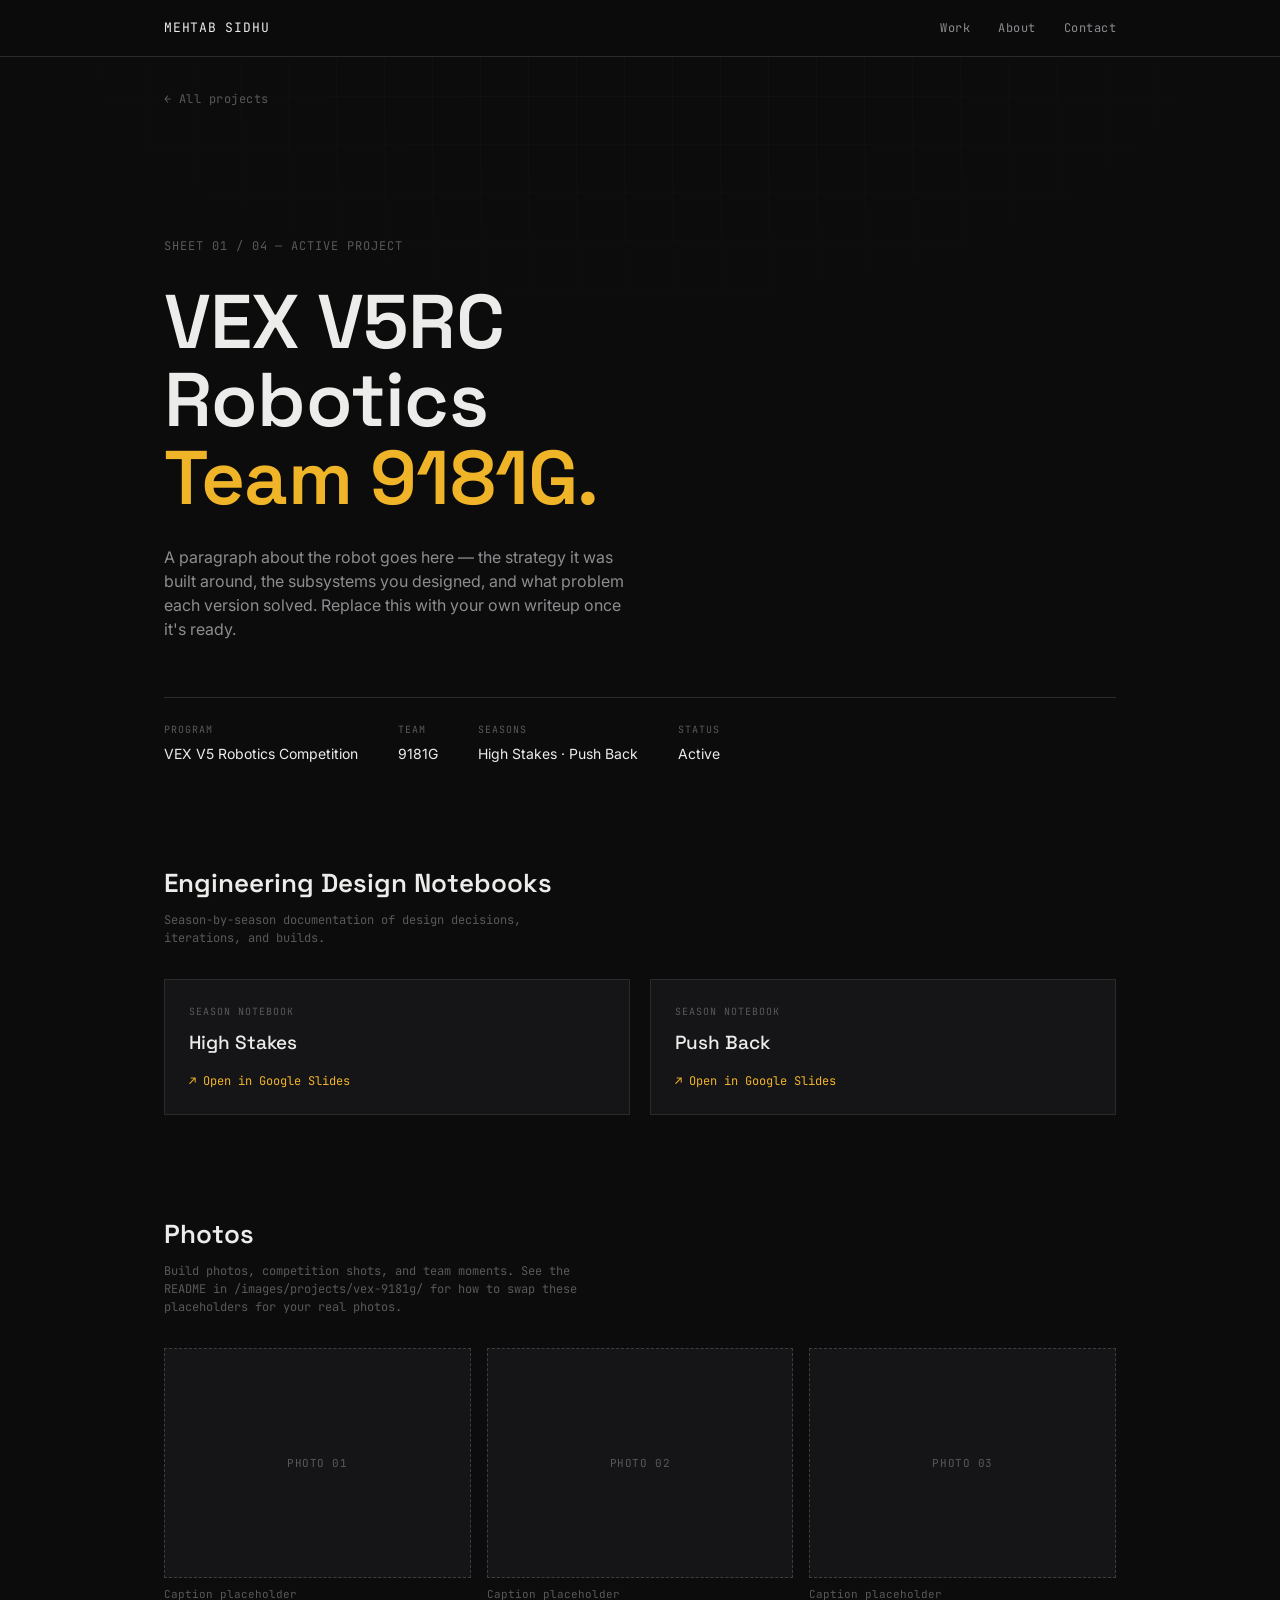
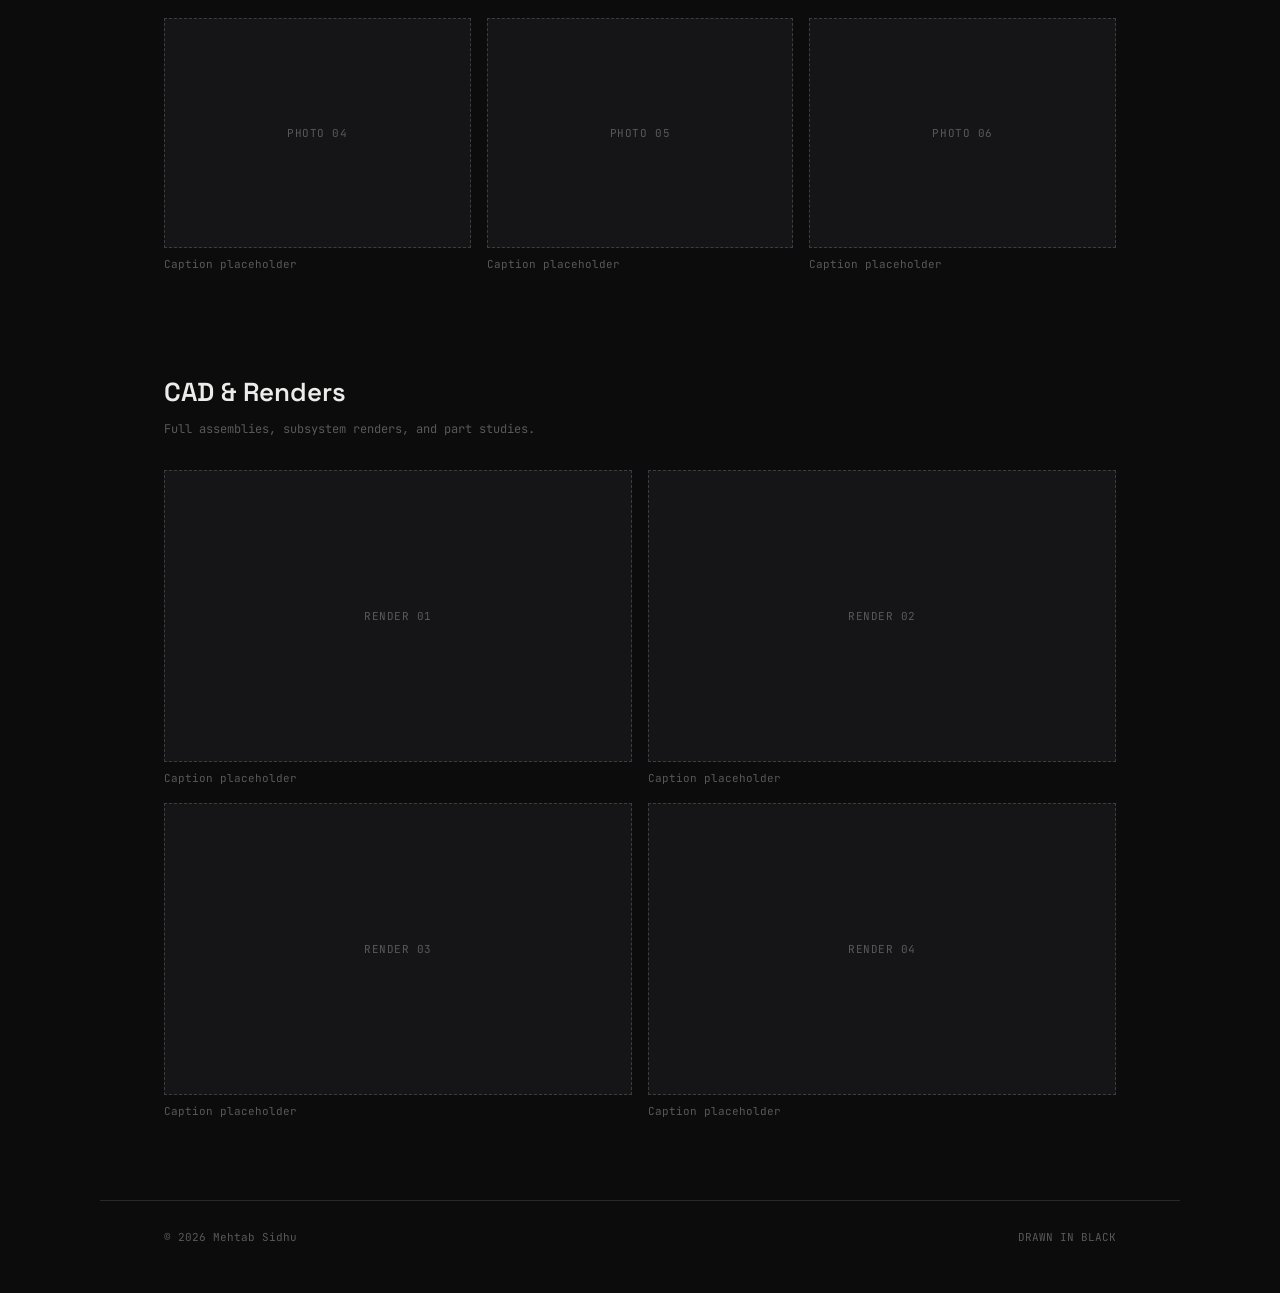
==== projects/vex-9181g.html @ 67f7d833 "Add portfolio site files" ====
<!DOCTYPE html>
<html lang="en">
<head>
<meta charset="UTF-8">
<meta name="viewport" content="width=device-width, initial-scale=1.0">
<title>VEX V5RC Robotics — Team 9181G — Mehtab Sidhu</title>
<meta name="description" content="VEX V5RC competition robotics — Team 9181G. Design notebooks, photos, and CAD.">
<link rel="preconnect" href="https://fonts.googleapis.com">
<link rel="preconnect" href="https://fonts.gstatic.com" crossorigin>
<link href="https://fonts.googleapis.com/css2?family=Space+Grotesk:wght@400;500;600;700&family=Inter:wght@400;500;600&family=JetBrains+Mono:wght@400;500&display=swap" rel="stylesheet">
<link rel="stylesheet" href="../style.css">
</head>
<body>

<div class="grid-overlay" aria-hidden="true"></div>

<header class="site-header">
  <div class="header-inner">
    <a href="../index.html#top" class="mark">MEHTAB&nbsp;SIDHU</a>
    <nav class="nav">
      <a href="../index.html#work">Work</a>
      <a href="../index.html#about">About</a>
      <a href="../index.html#contact">Contact</a>
    </nav>
  </div>
</header>

<main>

  <div class="breadcrumb">
    <a href="../index.html#work">&larr; All projects</a>
  </div>

  <section class="hero">
    <div class="hero-inner">
      <p class="hero-eyebrow">SHEET&nbsp;01&nbsp;/&nbsp;04 — ACTIVE PROJECT</p>
      <h1 class="hero-title">
        VEX V5RC<br>
        Robotics<br>
        <span class="accent">Team 9181G.</span>
      </h1>
      <p class="hero-sub">
        A paragraph about the robot goes here — the strategy it was built
        around, the subsystems you designed, and what problem each version
        solved. Replace this with your own writeup once it's ready.
      </p>
      <div class="hero-meta">
        <div class="meta-block">
          <span class="meta-label">PROGRAM</span>
          <span class="meta-value">VEX V5 Robotics Competition</span>
        </div>
        <div class="meta-block">
          <span class="meta-label">TEAM</span>
          <span class="meta-value">9181G</span>
        </div>
        <div class="meta-block">
          <span class="meta-label">SEASONS</span>
          <span class="meta-value">High Stakes &middot; Push Back</span>
        </div>
        <div class="meta-block">
          <span class="meta-label">STATUS</span>
          <span class="meta-value">Active</span>
        </div>
      </div>
    </div>
  </section>

  <section class="detail-section">
    <h2>Engineering Design Notebooks</h2>
    <p class="detail-section-note">Season-by-season documentation of design decisions, iterations, and builds.</p>
    <div class="notebook-grid">

      <a class="notebook-card" href="https://docs.google.com/presentation/d/125iKscfsRKT7tvcUUHzMwqP9IBiKOUFnk8sesayOlxI/edit?usp=sharing" target="_blank" rel="noopener">
        <span class="notebook-label">SEASON NOTEBOOK</span>
        <span class="notebook-title">High Stakes</span>
        <span class="notebook-arrow">&#8599; Open in Google Slides</span>
      </a>

      <a class="notebook-card" href="https://docs.google.com/presentation/d/1RpA3WrfJKu4vyTPJ67cOPBctnGMkak6QnNr_3mBKEh8/edit?usp=sharing" target="_blank" rel="noopener">
        <span class="notebook-label">SEASON NOTEBOOK</span>
        <span class="notebook-title">Push Back</span>
        <span class="notebook-arrow">&#8599; Open in Google Slides</span>
      </a>

    </div>
  </section>

  <section class="detail-section">
    <h2>Photos</h2>
    <p class="detail-section-note">Build photos, competition shots, and team moments. See the README in /images/projects/vex-9181g/ for how to swap these placeholders for your real photos.</p>
    <div class="gallery-grid">

      <figure class="gallery-item">
        <div class="ph-img">PHOTO&nbsp;01</div>
        <figcaption>Caption placeholder</figcaption>
      </figure>
      <figure class="gallery-item">
        <div class="ph-img">PHOTO&nbsp;02</div>
        <figcaption>Caption placeholder</figcaption>
      </figure>
      <figure class="gallery-item">
        <div class="ph-img">PHOTO&nbsp;03</div>
        <figcaption>Caption placeholder</figcaption>
      </figure>
      <figure class="gallery-item">
        <div class="ph-img">PHOTO&nbsp;04</div>
        <figcaption>Caption placeholder</figcaption>
      </figure>
      <figure class="gallery-item">
        <div class="ph-img">PHOTO&nbsp;05</div>
        <figcaption>Caption placeholder</figcaption>
      </figure>
      <figure class="gallery-item">
        <div class="ph-img">PHOTO&nbsp;06</div>
        <figcaption>Caption placeholder</figcaption>
      </figure>

    </div>
  </section>

  <section class="detail-section">
    <h2>CAD &amp; Renders</h2>
    <p class="detail-section-note">Full assemblies, subsystem renders, and part studies.</p>
    <div class="gallery-grid cad-grid">

      <figure class="gallery-item">
        <div class="ph-img">RENDER&nbsp;01</div>
        <figcaption>Caption placeholder</figcaption>
      </figure>
      <figure class="gallery-item">
        <div class="ph-img">RENDER&nbsp;02</div>
        <figcaption>Caption placeholder</figcaption>
      </figure>
      <figure class="gallery-item">
        <div class="ph-img">RENDER&nbsp;03</div>
        <figcaption>Caption placeholder</figcaption>
      </figure>
      <figure class="gallery-item">
        <div class="ph-img">RENDER&nbsp;04</div>
        <figcaption>Caption placeholder</figcaption>
      </figure>

    </div>
  </section>

</main>

<footer class="site-footer">
  <span>© <span id="year"></span> Mehtab Sidhu</span>
  <span>DRAWN&nbsp;IN&nbsp;BLACK</span>
</footer>

<script src="../script.js"></script>
</body>
</html>
---- style.css ----
:root{
  --bg: #0c0c0d;
  --surface: #151517;
  --surface-hover: #1b1b1e;
  --border: #2a2a2d;
  --border-strong: #3d3d40;
  --text: #ececea;
  --text-muted: #8d8d90;
  --text-dim: #59595c;
  --accent: #f0b429;
  --accent-dim: #7a621e;

  --font-display: 'Space Grotesk', sans-serif;
  --font-body: 'Inter', sans-serif;
  --font-mono: 'JetBrains Mono', monospace;

  --max-w: 1080px;
  --edge: clamp(20px, 5vw, 64px);
}

*{ box-sizing: border-box; }
html{ scroll-behavior: smooth; }

body{
  margin:0;
  background: var(--bg);
  color: var(--text);
  font-family: var(--font-body);
  line-height: 1.5;
  -webkit-font-smoothing: antialiased;
}

@media (prefers-reduced-motion: reduce){
  html{ scroll-behavior:auto; }
  *{ animation-duration: 0.001ms !important; transition-duration: 0.001ms !important; }
}

a{ color: inherit; }

/* faint blueprint grid, fixed behind everything */
.grid-overlay{
  position: fixed;
  inset: 0;
  z-index: 0;
  pointer-events: none;
  background-image:
    linear-gradient(to right, rgba(255,255,255,0.028) 1px, transparent 1px),
    linear-gradient(to bottom, rgba(255,255,255,0.028) 1px, transparent 1px);
  background-size: 48px 48px;
  mask-image: radial-gradient(ellipse 80% 60% at 50% 0%, black 0%, transparent 70%);
}

/* ---------- header ---------- */
.site-header{
  position: sticky;
  top: 0;
  z-index: 10;
  background: rgba(12,12,13,0.82);
  backdrop-filter: blur(8px);
  border-bottom: 1px solid var(--border);
}
.header-inner{
  max-width: var(--max-w);
  margin: 0 auto;
  padding: 18px var(--edge);
  display: flex;
  align-items: center;
  justify-content: space-between;
}
.mark{
  font-family: var(--font-mono);
  font-size: 13px;
  letter-spacing: 0.06em;
  text-decoration: none;
  color: var(--text);
}
.nav{ display:flex; gap: 28px; }
.nav a{
  font-family: var(--font-mono);
  font-size: 12px;
  letter-spacing: 0.04em;
  text-decoration:none;
  color: var(--text-muted);
  transition: color .15s ease;
}
.nav a:hover{ color: var(--accent); }
.nav a:focus-visible, .mark:focus-visible, .contact-link:focus-visible{
  outline: 1px solid var(--accent);
  outline-offset: 3px;
}

main{ position: relative; z-index: 1; }

/* ---------- hero ---------- */
.hero{
  max-width: var(--max-w);
  margin: 0 auto;
  padding: clamp(64px, 12vw, 128px) var(--edge) 80px;
}
.hero-eyebrow{
  font-family: var(--font-mono);
  font-size: 12px;
  color: var(--text-dim);
  letter-spacing: 0.08em;
  margin: 0 0 28px;
}
.hero-title{
  font-family: var(--font-display);
  font-weight: 600;
  font-size: clamp(40px, 7vw, 76px);
  line-height: 1.03;
  letter-spacing: -0.01em;
  margin: 0 0 28px;
}
.hero-title .accent{ color: var(--accent); }
.hero-sub{
  max-width: 46ch;
  color: var(--text-muted);
  font-size: 16px;
  margin: 0 0 56px;
}
.hero-meta{
  display: flex;
  flex-wrap: wrap;
  gap: 40px;
  border-top: 1px solid var(--border);
  padding-top: 24px;
}
.meta-block{ display:flex; flex-direction:column; gap:6px; }
.meta-label{
  font-family: var(--font-mono);
  font-size: 10px;
  letter-spacing: 0.1em;
  color: var(--text-dim);
}
.meta-value{ font-size: 14px; color: var(--text); }

/* ---------- section heads ---------- */
.section-head{
  max-width: var(--max-w);
  margin: 0 auto;
  padding: 0 var(--edge);
  display: flex;
  align-items: baseline;
  justify-content: space-between;
  gap: 24px;
  margin-bottom: 36px;
}
.section-head h2{
  font-family: var(--font-display);
  font-weight: 600;
  font-size: 28px;
  margin: 0;
}
.section-note{
  font-family: var(--font-mono);
  font-size: 12px;
  color: var(--text-dim);
  text-align: right;
  max-width: 32ch;
  margin: 0;
}

/* ---------- work / project grid ---------- */
.work{ padding: 40px 0 100px; }
.project-grid{
  max-width: var(--max-w);
  margin: 0 auto;
  padding: 0 var(--edge);
  display: grid;
  grid-template-columns: repeat(2, 1fr);
  gap: 20px;
}
@media (max-width: 720px){
  .project-grid{ grid-template-columns: 1fr; }
  .section-head{ flex-direction: column; align-items: flex-start; }
  .section-note{ text-align: left; }
}

.project-card{
  position: relative;
  background: var(--surface);
  border: 1px solid var(--border);
  padding: 28px;
  transition: background .2s ease, border-color .2s ease, transform .2s ease;
}
a.project-card{
  display: block;
  text-decoration: none;
  color: inherit;
}
.card-view{
  display: block;
  margin-top: 18px;
  font-family: var(--font-mono);
  font-size: 11px;
  letter-spacing: 0.05em;
  color: var(--text-dim);
  transition: color .15s ease;
}
a.project-card:hover .card-view{ color: var(--accent); }
.project-card:hover{
  background: var(--surface-hover);
  border-color: var(--border-strong);
  transform: translateY(-2px);
}

.card-corner{
  position: absolute;
  width: 10px;
  height: 10px;
  border-color: var(--text-dim);
  opacity: 0;
  transition: opacity .2s ease, border-color .2s ease;
}
.project-card:hover .card-corner{ opacity: 1; border-color: var(--accent); }
.card-corner.tl{ top:-1px; left:-1px; border-top:1px solid; border-left:1px solid; }
.card-corner.tr{ top:-1px; right:-1px; border-top:1px solid; border-right:1px solid; }
.card-corner.bl{ bottom:-1px; left:-1px; border-bottom:1px solid; border-left:1px solid; }
.card-corner.br{ bottom:-1px; right:-1px; border-bottom:1px solid; border-right:1px solid; }

.card-top{
  display:flex;
  justify-content: space-between;
  align-items:center;
  margin-bottom: 20px;
  font-family: var(--font-mono);
  font-size: 11px;
  letter-spacing: 0.06em;
}
.card-index{ color: var(--text-dim); }
.card-status{
  color: var(--accent-dim);
  border: 1px solid var(--accent-dim);
  padding: 3px 8px;
}
.project-card[data-status="active"] .card-status{
  color: var(--accent); border-color: var(--accent);
}

.card-title{
  font-family: var(--font-display);
  font-weight: 500;
  font-size: 19px;
  margin: 0 0 10px;
  color: var(--text-muted);
}
.card-desc{
  font-size: 14px;
  color: var(--text-dim);
  margin: 0 0 24px;
  max-width: 46ch;
}
.card-spec{
  display:flex;
  flex-wrap: wrap;
  gap: 16px;
  font-family: var(--font-mono);
  font-size: 10.5px;
  letter-spacing: 0.03em;
  color: var(--text-dim);
  border-top: 1px solid var(--border);
  padding-top: 14px;
}

/* ---------- about ---------- */
.about{
  max-width: var(--max-w);
  margin: 0 auto;
  padding: 20px var(--edge) 100px;
}
.about-text{
  max-width: 62ch;
  color: var(--text-muted);
  font-size: 16px;
}

/* ---------- contact ---------- */
.contact{
  max-width: var(--max-w);
  margin: 0 auto;
  padding: 20px var(--edge) 120px;
}
.contact-links{ display:flex; gap: 32px; flex-wrap: wrap; }
.contact-link{
  font-family: var(--font-mono);
  font-size: 14px;
  text-decoration: none;
  color: var(--text);
  border-bottom: 1px solid var(--border-strong);
  padding-bottom: 3px;
  transition: color .15s ease, border-color .15s ease;
}
.contact-link:hover{ color: var(--accent); border-color: var(--accent); }

/* ---------- project detail page ---------- */
.breadcrumb{
  max-width: var(--max-w);
  margin: 0 auto;
  padding: 28px var(--edge) 0;
}
.breadcrumb a{
  font-family: var(--font-mono);
  font-size: 12px;
  letter-spacing: 0.04em;
  text-decoration: none;
  color: var(--text-dim);
  transition: color .15s ease;
}
.breadcrumb a:hover{ color: var(--accent); }

.detail-section{
  max-width: var(--max-w);
  margin: 0 auto;
  padding: 20px var(--edge) 80px;
}
.detail-section h2{
  font-family: var(--font-display);
  font-weight: 600;
  font-size: 26px;
  margin: 0 0 8px;
}
.detail-section-note{
  font-family: var(--font-mono);
  font-size: 12px;
  color: var(--text-dim);
  margin: 0 0 32px;
  max-width: 60ch;
}
.overview-text{
  max-width: 68ch;
  color: var(--text-muted);
  font-size: 16px;
}

/* engineering notebook links */
.notebook-grid{
  display: grid;
  grid-template-columns: repeat(2, 1fr);
  gap: 20px;
}
@media (max-width: 640px){ .notebook-grid{ grid-template-columns: 1fr; } }

.notebook-card{
  display: flex;
  flex-direction: column;
  gap: 10px;
  background: var(--surface);
  border: 1px solid var(--border);
  padding: 24px;
  text-decoration: none;
  color: inherit;
  transition: border-color .2s ease, background .2s ease;
}
.notebook-card:hover{ border-color: var(--accent); background: var(--surface-hover); }
.notebook-label{
  font-family: var(--font-mono);
  font-size: 10px;
  letter-spacing: 0.1em;
  color: var(--text-dim);
}
.notebook-title{
  font-family: var(--font-display);
  font-weight: 500;
  font-size: 19px;
}
.notebook-arrow{
  font-family: var(--font-mono);
  font-size: 12px;
  color: var(--accent);
  margin-top: 4px;
}

/* photo / cad galleries */
.gallery-grid{
  display: grid;
  grid-template-columns: repeat(3, 1fr);
  gap: 16px;
}
.gallery-grid.cad-grid{ grid-template-columns: repeat(2, 1fr); }
@media (max-width: 780px){
  .gallery-grid{ grid-template-columns: repeat(2, 1fr); }
}
@media (max-width: 480px){
  .gallery-grid, .gallery-grid.cad-grid{ grid-template-columns: 1fr; }
}

.gallery-item{ margin: 0; }
.gallery-item img{
  width: 100%;
  height: 100%;
  object-fit: cover;
  display: block;
}
.ph-img{
  aspect-ratio: 4 / 3;
  border: 1px dashed var(--border-strong);
  background: var(--surface);
  display: flex;
  align-items: center;
  justify-content: center;
  font-family: var(--font-mono);
  font-size: 11px;
  letter-spacing: 0.05em;
  color: var(--text-dim);
  text-align: center;
  padding: 12px;
}
.cad-grid .ph-img{ aspect-ratio: 16 / 10; }
.gallery-item figcaption{
  margin-top: 8px;
  font-family: var(--font-mono);
  font-size: 11px;
  color: var(--text-dim);
}

/* ---------- footer ---------- */
.site-footer{
  position: relative;
  z-index: 1;
  max-width: var(--max-w);
  margin: 0 auto;
  padding: 28px var(--edge) 48px;
  display:flex;
  justify-content: space-between;
  font-family: var(--font-mono);
  font-size: 11px;
  color: var(--text-dim);
  border-top: 1px solid var(--border);
}
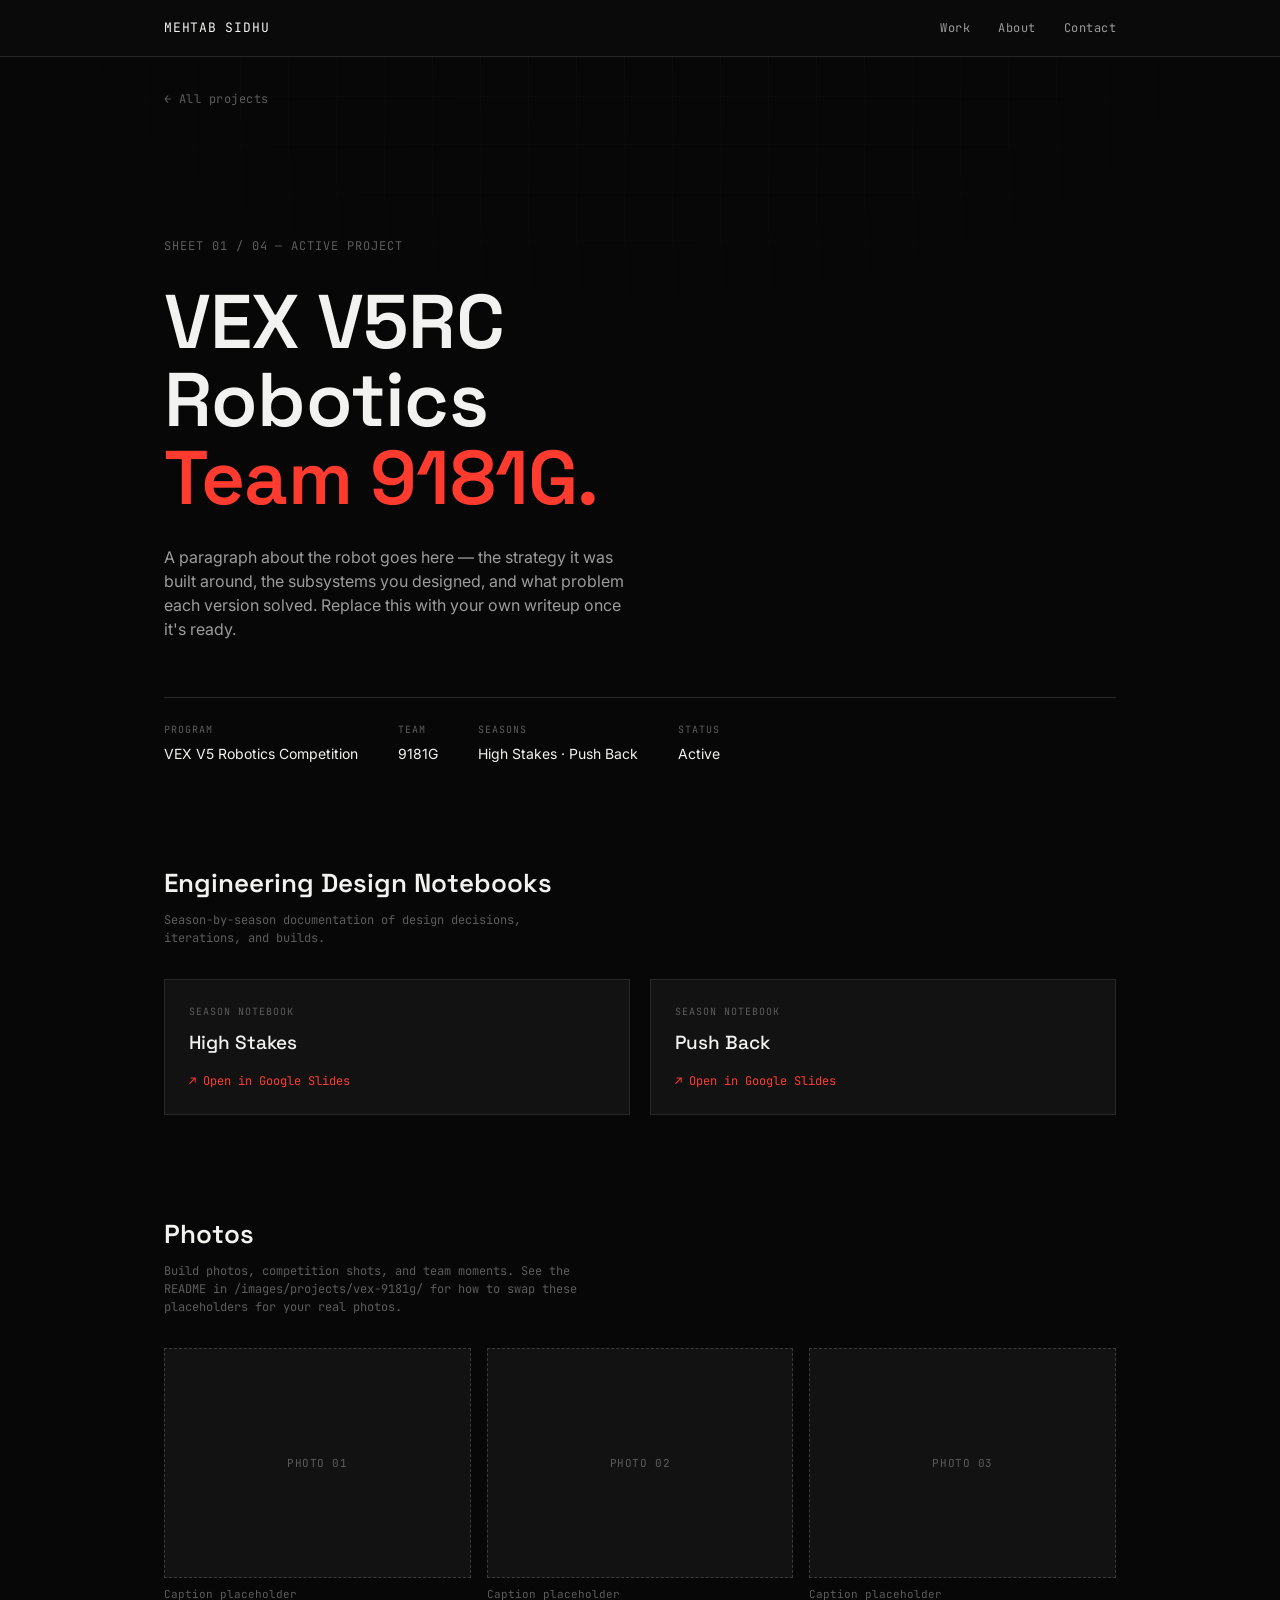
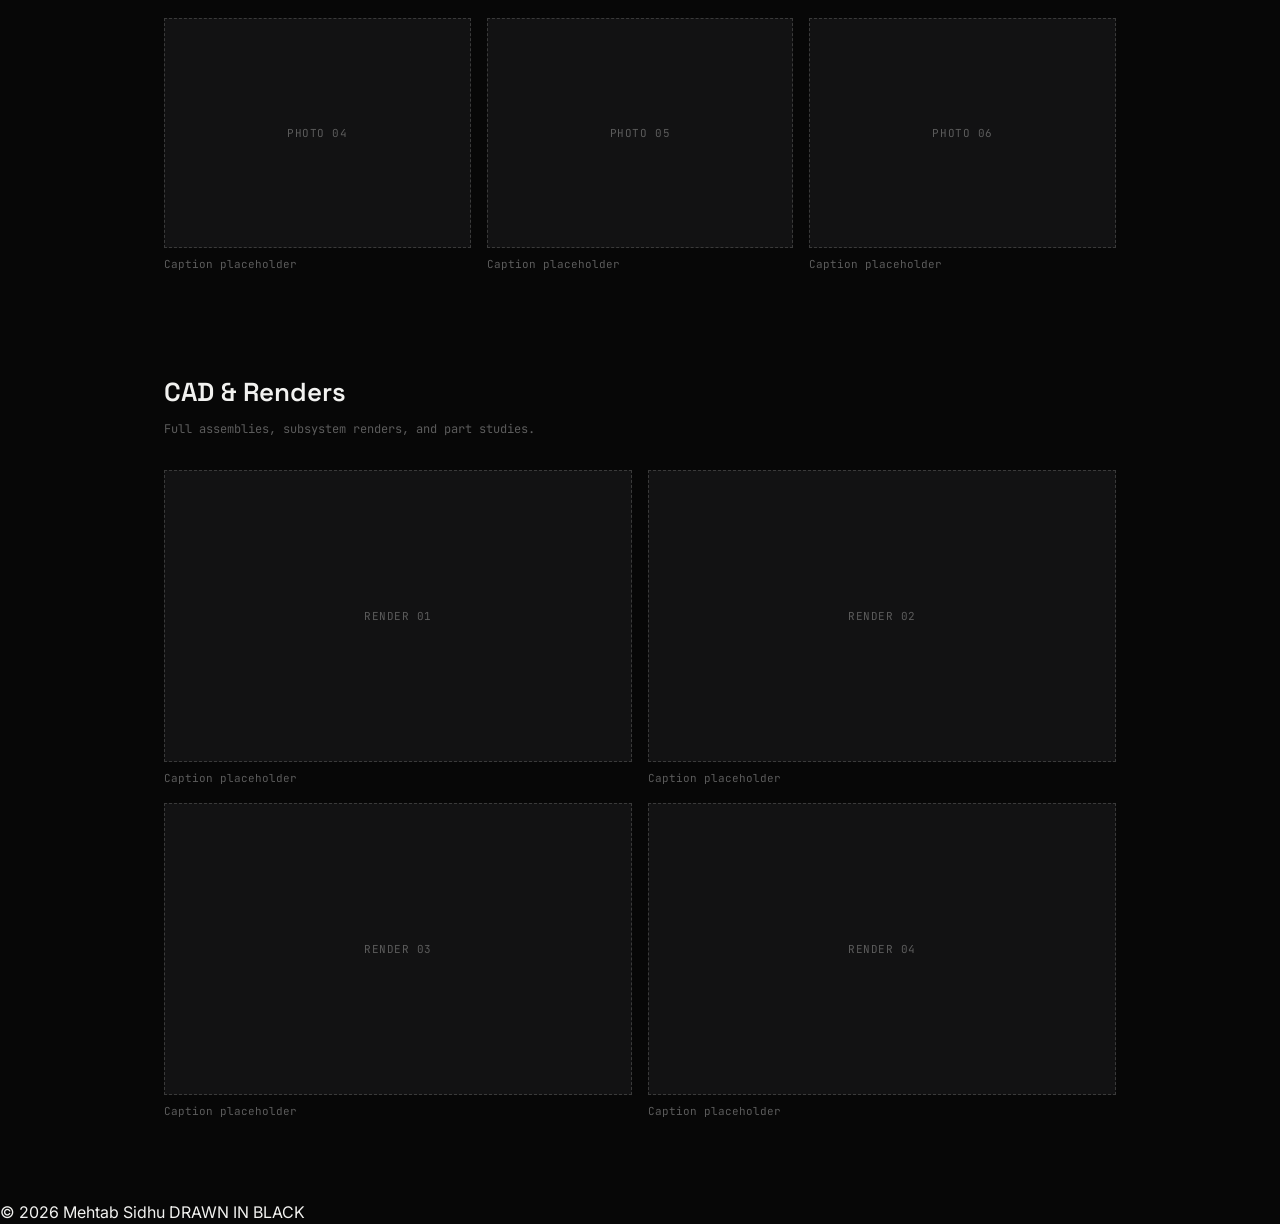
==== commit 24c72b4e: "Redesign black and white theme" ====
--- a/projects/vex-9181g.html
+++ b/projects/vex-9181g.html
@@ -152,4 +152,4 @@
 
 <script src="../script.js"></script>
 </body>
-</html>
+</html>
--- a/style.css
+++ b/style.css
@@ -1,14 +1,14 @@
 :root{
-  --bg: #0c0c0d;
-  --surface: #151517;
-  --surface-hover: #1b1b1e;
-  --border: #2a2a2d;
-  --border-strong: #3d3d40;
-  --text: #ececea;
-  --text-muted: #8d8d90;
-  --text-dim: #59595c;
-  --accent: #f0b429;
-  --accent-dim: #7a621e;
+  --bg: #070707;
+  --surface: #121213;
+  --surface-hover: #191919;
+  --border: #272727;
+  --border-strong: #3a3a3a;
+  --text: #f2f2f0;
+  --text-muted: #9c9c9c;
+  --text-dim: #5c5c5c;
+  --accent: #ff3b30;
+  --accent-dim: #5c2521;
 
   --font-display: 'Space Grotesk', sans-serif;
   --font-body: 'Inter', sans-serif;
@@ -89,10 +89,11 @@
   outline-offset: 3px;
 }
 
-main{ position: relative; z-index: 1; }
+main{ position: relative; z-index: 2; }
 
 /* ---------- hero ---------- */
 .hero{
+  position: relative;
   max-width: var(--max-w);
   margin: 0 auto;
   padding: clamp(64px, 12vw, 128px) var(--edge) 80px;
@@ -414,17 +415,105 @@
   color: var(--text-dim);
 }
 
-/* ---------- footer ---------- */
-.site-footer{
-  position: relative;
+/* ---------- custom cursor + ambient light ---------- */
+body.has-custom-cursor,
+body.has-custom-cursor a,
+body.has-custom-cursor button{
+  cursor: none;
+}
+
+.cursor-dot{
+  position: fixed;
+  top: 0; left: 0;
+  width: 8px;
+  height: 8px;
+  background: var(--accent);
+  border-radius: 50%;
+  pointer-events: none;
+  z-index: 9999;
+  opacity: 0;
+  transition: opacity .3s ease;
+  will-change: transform;
+}
+.cursor-ring{
+  position: fixed;
+  top: 0; left: 0;
+  width: 32px;
+  height: 32px;
+  border: 1px solid var(--accent);
+  border-radius: 50%;
+  pointer-events: none;
+  z-index: 9998;
+  opacity: 0;
+  transition: opacity .3s ease, width .25s ease, height .25s ease;
+  will-change: transform;
+}
+body.cursor-ready .cursor-dot,
+body.cursor-ready .cursor-ring{ opacity: .85; }
+body.cursor-hover .cursor-ring{
+  width: 52px;
+  height: 52px;
+  border-color: var(--accent);
+}
+body.cursor-hover .cursor-dot{ opacity: 0; }
+
+.cursor-glow{
+  position: fixed;
+  inset: 0;
   z-index: 1;
-  max-width: var(--max-w);
-  margin: 0 auto;
-  padding: 28px var(--edge) 48px;
-  display:flex;
-  justify-content: space-between;
-  font-family: var(--font-mono);
-  font-size: 11px;
-  color: var(--text-dim);
-  border-top: 1px solid var(--border);
-}
+  pointer-events: none;
+  opacity: 0;
+  transition: opacity .4s ease;
+  background: radial-gradient(
+    circle at var(--mx, 50%) var(--my, 50%),
+    rgba(255, 59, 48, 0.16),
+    rgba(255, 255, 255, 0.05) 32%,
+    transparent 58%
+  );
+  mix-blend-mode: screen;
+}
+body.cursor-ready .cursor-glow{ opacity: 1; }
+
+/* ---------- intro sequence ---------- */
+body.intro-active{ overflow: hidden; }
+
+.intro-loader{
+  position: fixed;
+  inset: 0;
+  z-index: 10000;
+  background: var(--bg);
+  display: flex;
+  flex-direction: column;
+  align-items: center;
+  justify-content: center;
+  gap: 22px;
+  opacity: 1;
+  transition: opacity .5s ease;
+}
+.intro-loader.is-hiding{ opacity: 0; pointer-events: none; }
+
+.intro-mark{
+  font-family: var(--font-mono);
+  font-size: 13px;
+  letter-spacing: 0.35em;
+  color: var(--text-dim);
+  animation: intro-pulse 1.6s ease-in-out infinite;
+}
+.intro-line{
+  width: 1px;
+  height: 44px;
+  background: var(--accent);
+  transform: scaleY(0);
+  transform-origin: top;
+  animation: intro-grow 1.3s ease forwards;
+}
+@keyframes intro-grow{ to{ transform: scaleY(1); } }
+@keyframes intro-pulse{ 0%, 100%{ opacity: .35; } 50%{ opacity: 1; } }
+
+.intro-skip{
+  position: absolute;
+  bottom: 28px;
+  right: 28px;
+  background: none;
+  border: 1px solid var(--border-strong);
+  color:
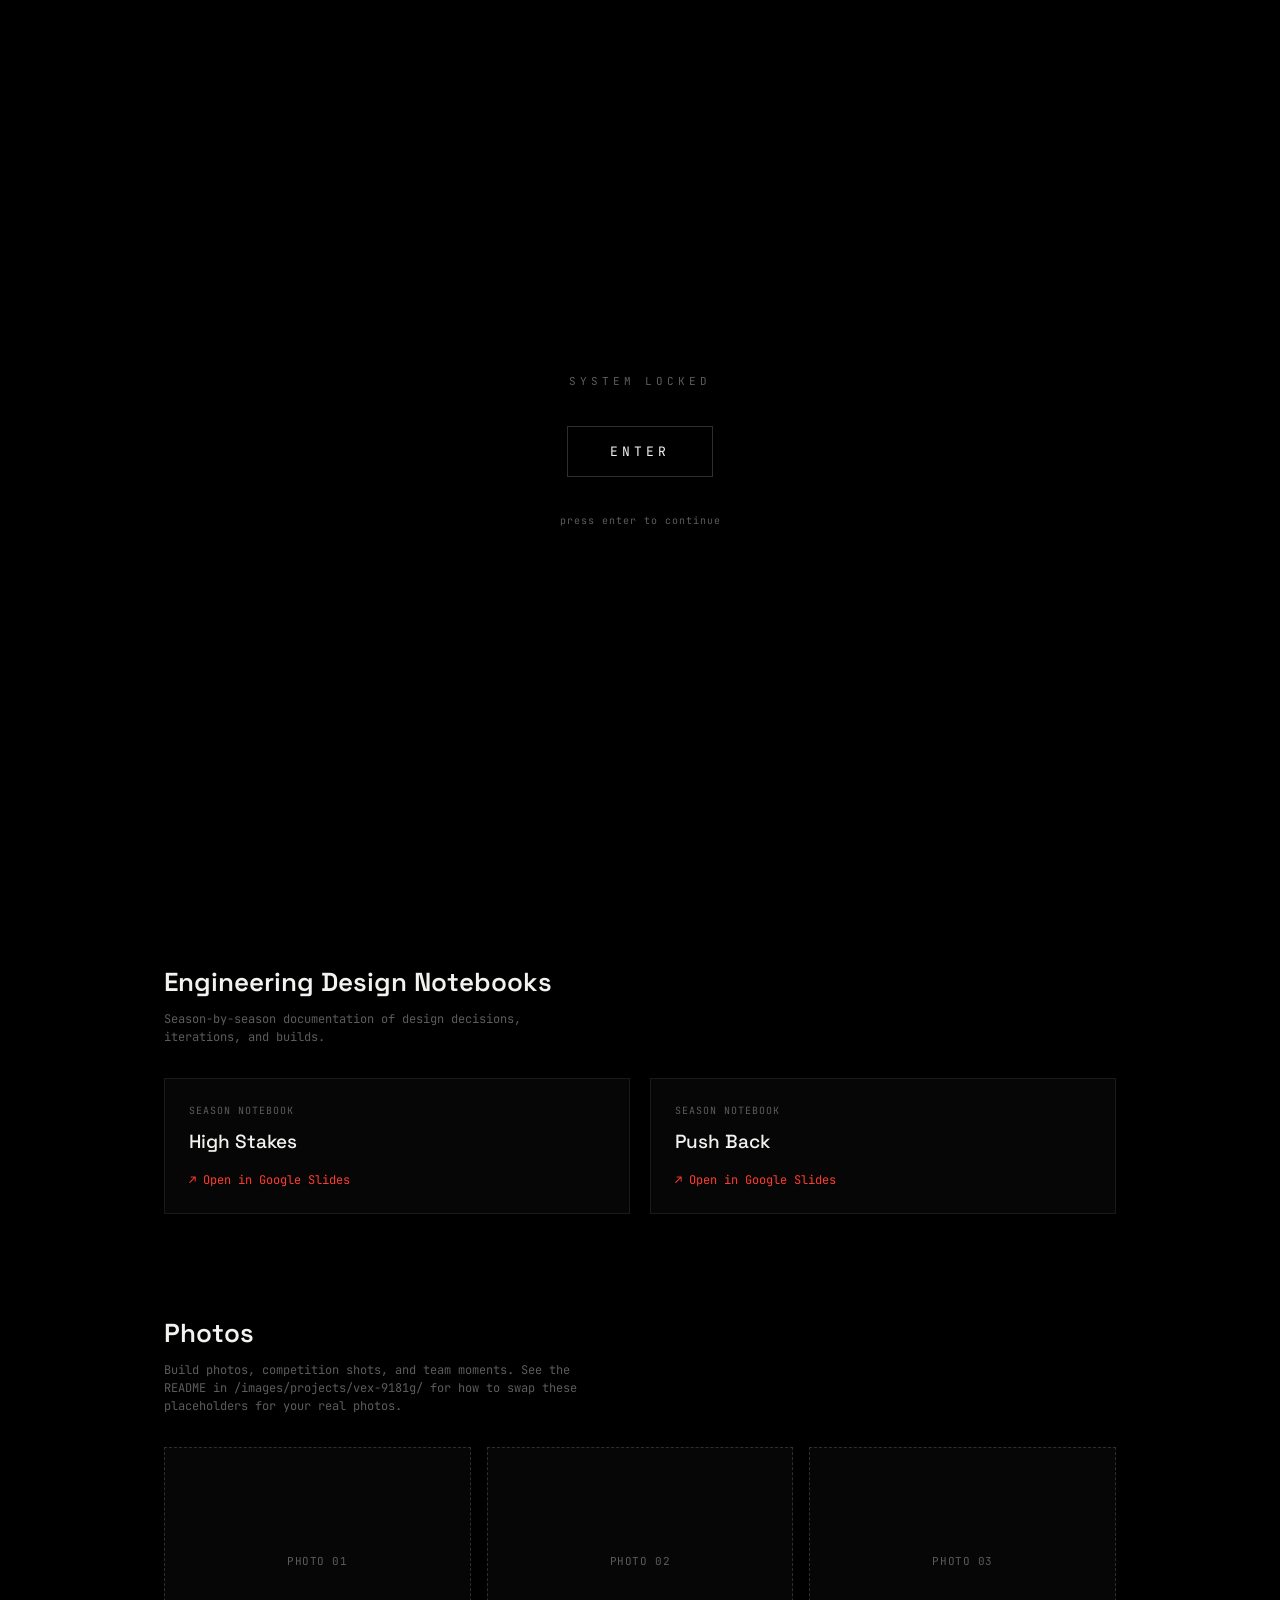
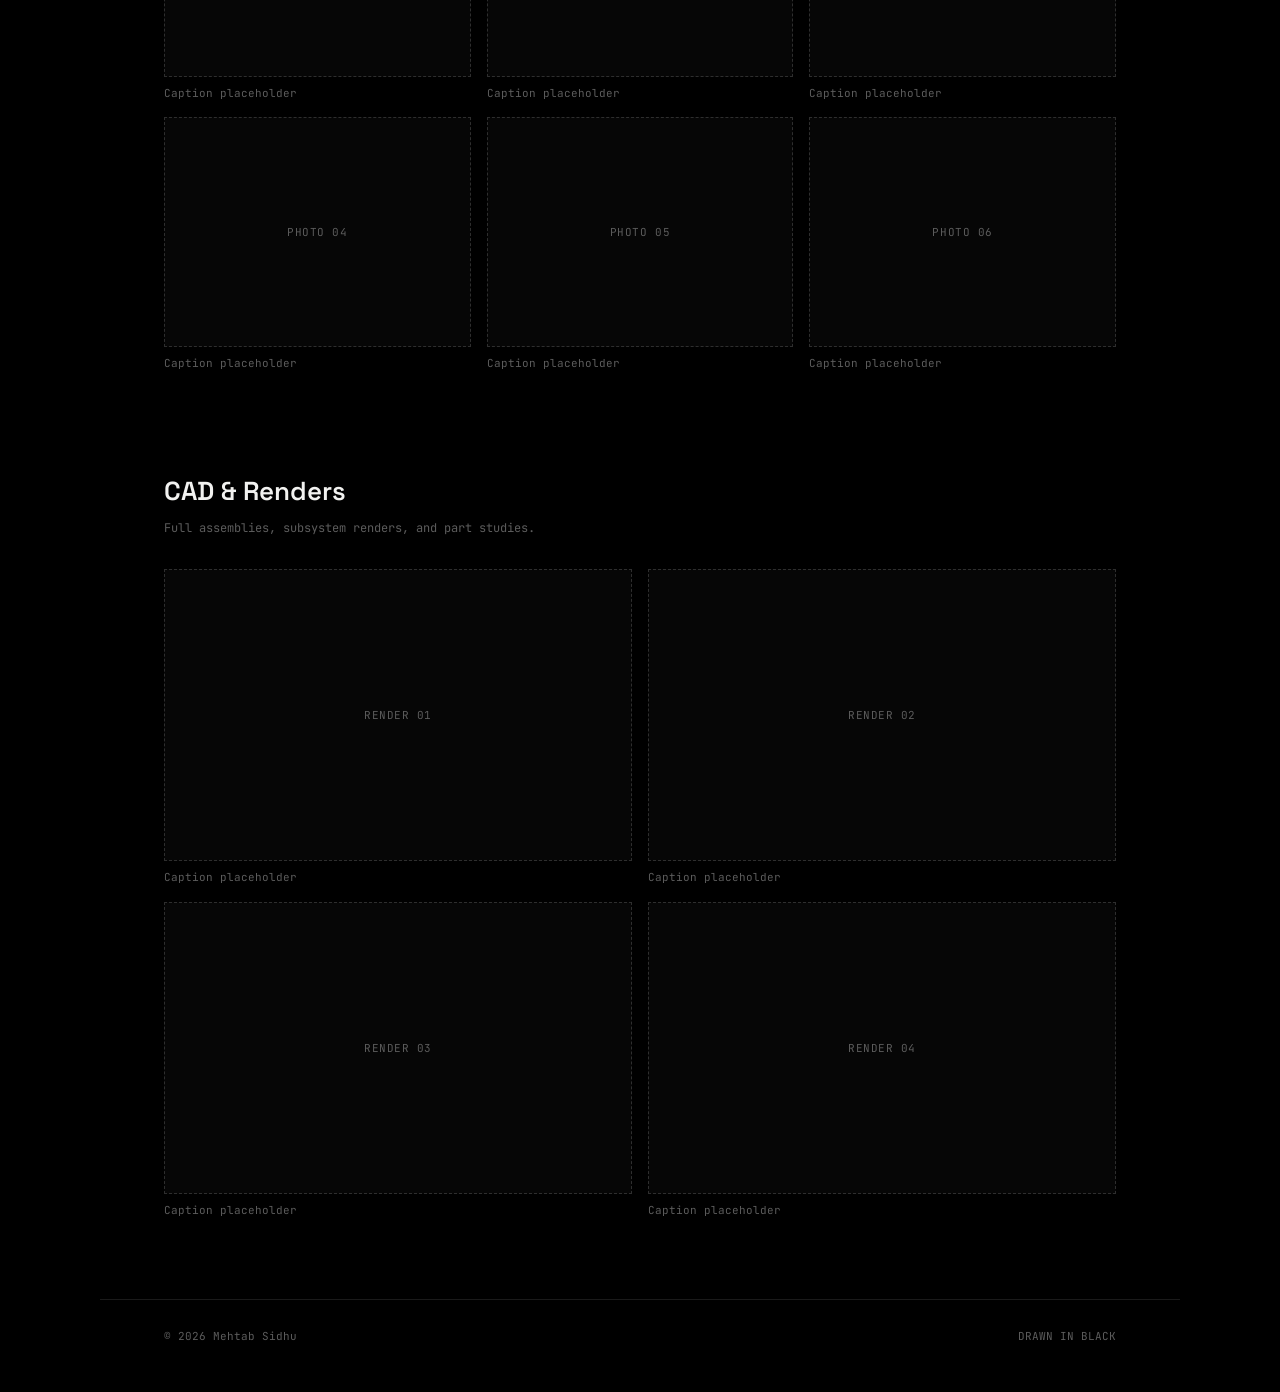
==== commit 45c09645: "Redesign black and white theme" ====
--- a/projects/vex-9181g.html
+++ b/projects/vex-9181g.html
@@ -20,6 +20,7 @@
     <nav class="nav">
       <a href="../index.html#work">Work</a>
       <a href="../index.html#about">About</a>
+      <a href="../resume.pdf" target="_blank" rel="noopener">Resume</a>
       <a href="../index.html#contact">Contact</a>
     </nav>
   </div>
@@ -33,16 +34,19 @@
 
   <section class="hero">
     <div class="hero-inner">
-      <p class="hero-eyebrow">SHEET&nbsp;01&nbsp;/&nbsp;04 — ACTIVE PROJECT</p>
+      <p class="hero-eyebrow">SHEET&nbsp;01&nbsp;/&nbsp;04 — COMPLETED PROJECT</p>
       <h1 class="hero-title">
         VEX V5RC<br>
         Robotics<br>
         <span class="accent">Team 9181G.</span>
       </h1>
       <p class="hero-sub">
-        A paragraph about the robot goes here — the strategy it was built
-        around, the subsystems you designed, and what problem each version
-        solved. Replace this with your own writeup once it's ready.
+        9181G was a four-person robotics team that competed for three
+        seasons, qualifying for the World Championship each year. Along
+        the way, we earned the World Design Award and numerous other
+        awards, reflecting our commitment to innovative engineering,
+        consistent performance, and continuous improvement while
+        competing at the highest level.
       </p>
       <div class="hero-meta">
         <div class="meta-block">
@@ -55,12 +59,23 @@
         </div>
         <div class="meta-block">
           <span class="meta-label">SEASONS</span>
-          <span class="meta-value">High Stakes &middot; Push Back</span>
+          <span class="meta-value">Over Under &middot; High Stakes &middot; Push Back</span>
         </div>
         <div class="meta-block">
           <span class="meta-label">STATUS</span>
-          <span class="meta-value">Active</span>
+          <span class="meta-value">Retired</span>
         </div>
+      </div>
+
+      <div class="social-links">
+        <a class="social-link" href="https://www.youtube.com/@9181Ghost" target="_blank" rel="noopener">
+          <svg viewBox="0 0 24 24" fill="none" stroke="currentColor" stroke-width="2" stroke-linecap="round" stroke-linejoin="round" aria-hidden="true"><rect x="2" y="5" width="20" height="14" rx="4"/><polygon points="10 9 16 12 10 15 10 9" fill="currentColor" stroke="none"/></svg>
+          YouTube
+        </a>
+        <a class="social-link" href="https://www.instagram.com/9181ghost/" target="_blank" rel="noopener">
+          <svg viewBox="0 0 24 24" fill="none" stroke="currentColor" stroke-width="2" stroke-linecap="round" stroke-linejoin="round" aria-hidden="true"><rect x="3" y="3" width="18" height="18" rx="5"/><circle cx="12" cy="12" r="4"/><circle cx="17.5" cy="6.5" r="0.6" fill="currentColor" stroke="none"/></svg>
+          Instagram
+        </a>
       </div>
     </div>
   </section>
--- a/style.css
+++ b/style.css
@@ -1,14 +1,15 @@
 :root{
-  --bg: #070707;
-  --surface: #121213;
-  --surface-hover: #191919;
-  --border: #272727;
-  --border-strong: #3a3a3a;
+  --bg: #000000;
+  --surface: #060606;
+  --surface-hover: #0f0f0f;
+  --border: #1a1a1a;
+  --border-strong: #2e2e2e;
   --text: #f2f2f0;
   --text-muted: #9c9c9c;
   --text-dim: #5c5c5c;
   --accent: #ff3b30;
   --accent-dim: #5c2521;
+  --accent-2: #3bd1ff;
 
   --font-display: 'Space Grotesk', sans-serif;
   --font-body: 'Inter', sans-serif;
@@ -231,12 +232,20 @@
 }
 .card-index{ color: var(--text-dim); }
 .card-status{
+  display: inline-flex;
+  align-items: center;
+  gap: 5px;
   color: var(--accent-dim);
   border: 1px solid var(--accent-dim);
   padding: 3px 8px;
 }
-.project-card[data-status="active"] .card-status{
+.project-card[data-status="completed"] .card-status{
   color: var(--accent); border-color: var(--accent);
+}
+.lock-icon{
+  width: 10px;
+  height: 10px;
+  flex-shrink: 0;
 }
 
 .card-title{
@@ -293,6 +302,28 @@
   transition: color .15s ease, border-color .15s ease;
 }
 .contact-link:hover{ color: var(--accent); border-color: var(--accent); }
+.contact-link.is-copied{ color: var(--accent); border-color: var(--accent); }
+
+/* ---------- social links (project pages) ---------- */
+.social-links{
+  display: flex;
+  gap: 28px;
+  margin-top: 32px;
+  flex-wrap: wrap;
+}
+.social-link{
+  display: inline-flex;
+  align-items: center;
+  gap: 8px;
+  font-family: var(--font-mono);
+  font-size: 12.5px;
+  letter-spacing: 0.04em;
+  text-decoration: none;
+  color: var(--text-muted);
+  transition: color .15s ease;
+}
+.social-link svg{ width: 18px; height: 18px; }
+.social-link:hover{ color: var(--accent); }
 
 /* ---------- project detail page ---------- */
 .breadcrumb{
@@ -438,8 +469,8 @@
 .cursor-ring{
   position: fixed;
   top: 0; left: 0;
-  width: 32px;
-  height: 32px;
+  width: 13px;
+  height: 13px;
   border: 1px solid var(--accent);
   border-radius: 50%;
   pointer-events: none;
@@ -451,8 +482,8 @@
 body.cursor-ready .cursor-dot,
 body.cursor-ready .cursor-ring{ opacity: .85; }
 body.cursor-hover .cursor-ring{
-  width: 52px;
-  height: 52px;
+  width: 22px;
+  height: 22px;
   border-color: var(--accent);
 }
 body.cursor-hover .cursor-dot{ opacity: 0; }
@@ -466,18 +497,18 @@
   transition: opacity .4s ease;
   background: radial-gradient(
     circle at var(--mx, 50%) var(--my, 50%),
-    rgba(255, 59, 48, 0.16),
-    rgba(255, 255, 255, 0.05) 32%,
-    transparent 58%
+    rgba(255, 59, 48, 0.14),
+    rgba(255, 255, 255, 0.03) 12%,
+    transparent 22%
   );
   mix-blend-mode: screen;
 }
 body.cursor-ready .cursor-glow{ opacity: 1; }
 
-/* ---------- intro sequence ---------- */
-body.intro-active{ overflow: hidden; }
-
-.intro-loader{
+/* ---------- entry gate ---------- */
+body.gate-active{ overflow: hidden; }
+
+.gate{
   position: fixed;
   inset: 0;
   z-index: 10000;
@@ -486,34 +517,142 @@
   flex-direction: column;
   align-items: center;
   justify-content: center;
-  gap: 22px;
+  gap: 26px;
   opacity: 1;
-  transition: opacity .5s ease;
-}
-.intro-loader.is-hiding{ opacity: 0; pointer-events: none; }
-
-.intro-mark{
-  font-family: var(--font-mono);
-  font-size: 13px;
+  transition: opacity .4s ease;
+  overflow: hidden;
+}
+.gate.is-hiding{ opacity: 0; pointer-events: none; }
+
+.gate-noise{
+  position: absolute;
+  inset: 0;
+  pointer-events: none;
+  opacity: 0.05;
+  background-image: repeating-linear-gradient(
+    0deg,
+    rgba(255,255,255,0.9) 0px,
+    transparent 1px,
+    transparent 3px
+  );
+  mix-blend-mode: overlay;
+}
+
+.gate-label{
+  font-family: var(--font-mono);
+  font-size: 11px;
   letter-spacing: 0.35em;
   color: var(--text-dim);
-  animation: intro-pulse 1.6s ease-in-out infinite;
-}
-.intro-line{
-  width: 1px;
-  height: 44px;
-  background: var(--accent);
-  transform: scaleY(0);
-  transform-origin: top;
-  animation: intro-grow 1.3s ease forwards;
-}
-@keyframes intro-grow{ to{ transform: scaleY(1); } }
-@keyframes intro-pulse{ 0%, 100%{ opacity: .35; } 50%{ opacity: 1; } }
-
-.intro-skip{
-  position: absolute;
-  bottom: 28px;
-  right: 28px;
+}
+
+.gate-button{
+  position: relative;
   background: none;
   border: 1px solid var(--border-strong);
-  color:+  color: var(--text);
+  font-family: var(--font-mono);
+  font-size: 13px;
+  letter-spacing: 0.3em;
+  padding: 16px 42px;
+  cursor: pointer;
+  transition: border-color .2s ease, color .2s ease;
+}
+.gate-button:hover{ border-color: var(--accent); }
+.gate-button::before,
+.gate-button::after{
+  content: attr(data-text);
+  position: absolute;
+  inset: 0;
+  display: flex;
+  align-items: center;
+  justify-content: center;
+  letter-spacing: 0.3em;
+  background: var(--bg);
+  pointer-events: none;
+}
+.gate-button::before{
+  color: var(--accent);
+  clip-path: inset(0 0 100% 0);
+  mix-blend-mode: screen;
+  animation: gate-glitch-a 3s infinite steps(1);
+}
+.gate-button::after{
+  color: var(--accent-2);
+  clip-path: inset(0 0 100% 0);
+  mix-blend-mode: screen;
+  animation: gate-glitch-b 3.6s infinite steps(1);
+}
+@keyframes gate-glitch-a{
+  0%, 91%{ clip-path: inset(0 0 100% 0); transform: translate(0,0); }
+  92%{ clip-path: inset(20% 0 60% 0); transform: translate(-2px,0); }
+  95%{ clip-path: inset(60% 0 5% 0); transform: translate(2px,0); }
+  100%{ clip-path: inset(0 0 100% 0); transform: translate(0,0); }
+}
+@keyframes gate-glitch-b{
+  0%, 89%{ clip-path: inset(0 0 100% 0); transform: translate(0,0); }
+  90%{ clip-path: inset(55% 0 10% 0); transform: translate(2px,0); }
+  94%{ clip-path: inset(10% 0 70% 0); transform: translate(-2px,0); }
+  100%{ clip-path: inset(0 0 100% 0); transform: translate(0,0); }
+}
+
+.gate-hint{
+  font-family: var(--font-mono);
+  font-size: 10px;
+  letter-spacing: 0.1em;
+  color: var(--text-dim);
+}
+
+@media (prefers-reduced-motion: reduce){
+  .gate-button::before, .gate-button::after{ animation: none; }
+}
+
+/* ---------- scroll reveal ---------- */
+.reveal-item{
+  opacity: 0;
+  transform: translateY(14px);
+}
+.reveal-item.is-visible{
+  opacity: 1;
+  transform: translateY(0);
+  transition: opacity .6s ease, transform .6s ease;
+}
+@media (prefers-reduced-motion: reduce){
+  .reveal-item{ opacity: 1; transform: none; }
+}
+
+/* ---------- twinkling stars ---------- */
+.stars-bg{
+  position: fixed;
+  inset: 0;
+  z-index: 0;
+  pointer-events: none;
+  overflow: hidden;
+}
+.twinkle-star{
+  position: absolute;
+  color: rgba(255,255,255,0.85);
+  opacity: 0;
+  animation-name: star-twinkle;
+  animation-iteration-count: infinite;
+  animation-timing-function: ease-in-out;
+}
+@keyframes star-twinkle{
+  0%, 100%{ opacity: 0; transform: scale(0.5); }
+  50%{ opacity: 1; transform: scale(1); }
+}
+@media (prefers-reduced-motion: reduce){
+  .stars-bg{ display: none; }
+}
+.site-footer{
+  position: relative;
+  z-index: 2;
+  max-width: var(--max-w);
+  margin: 0 auto;
+  padding: 28px var(--edge) 48px;
+  display:flex;
+  justify-content: space-between;
+  font-family: var(--font-mono);
+  font-size: 11px;
+  color: var(--text-dim);
+  border-top: 1px solid var(--border);
+}
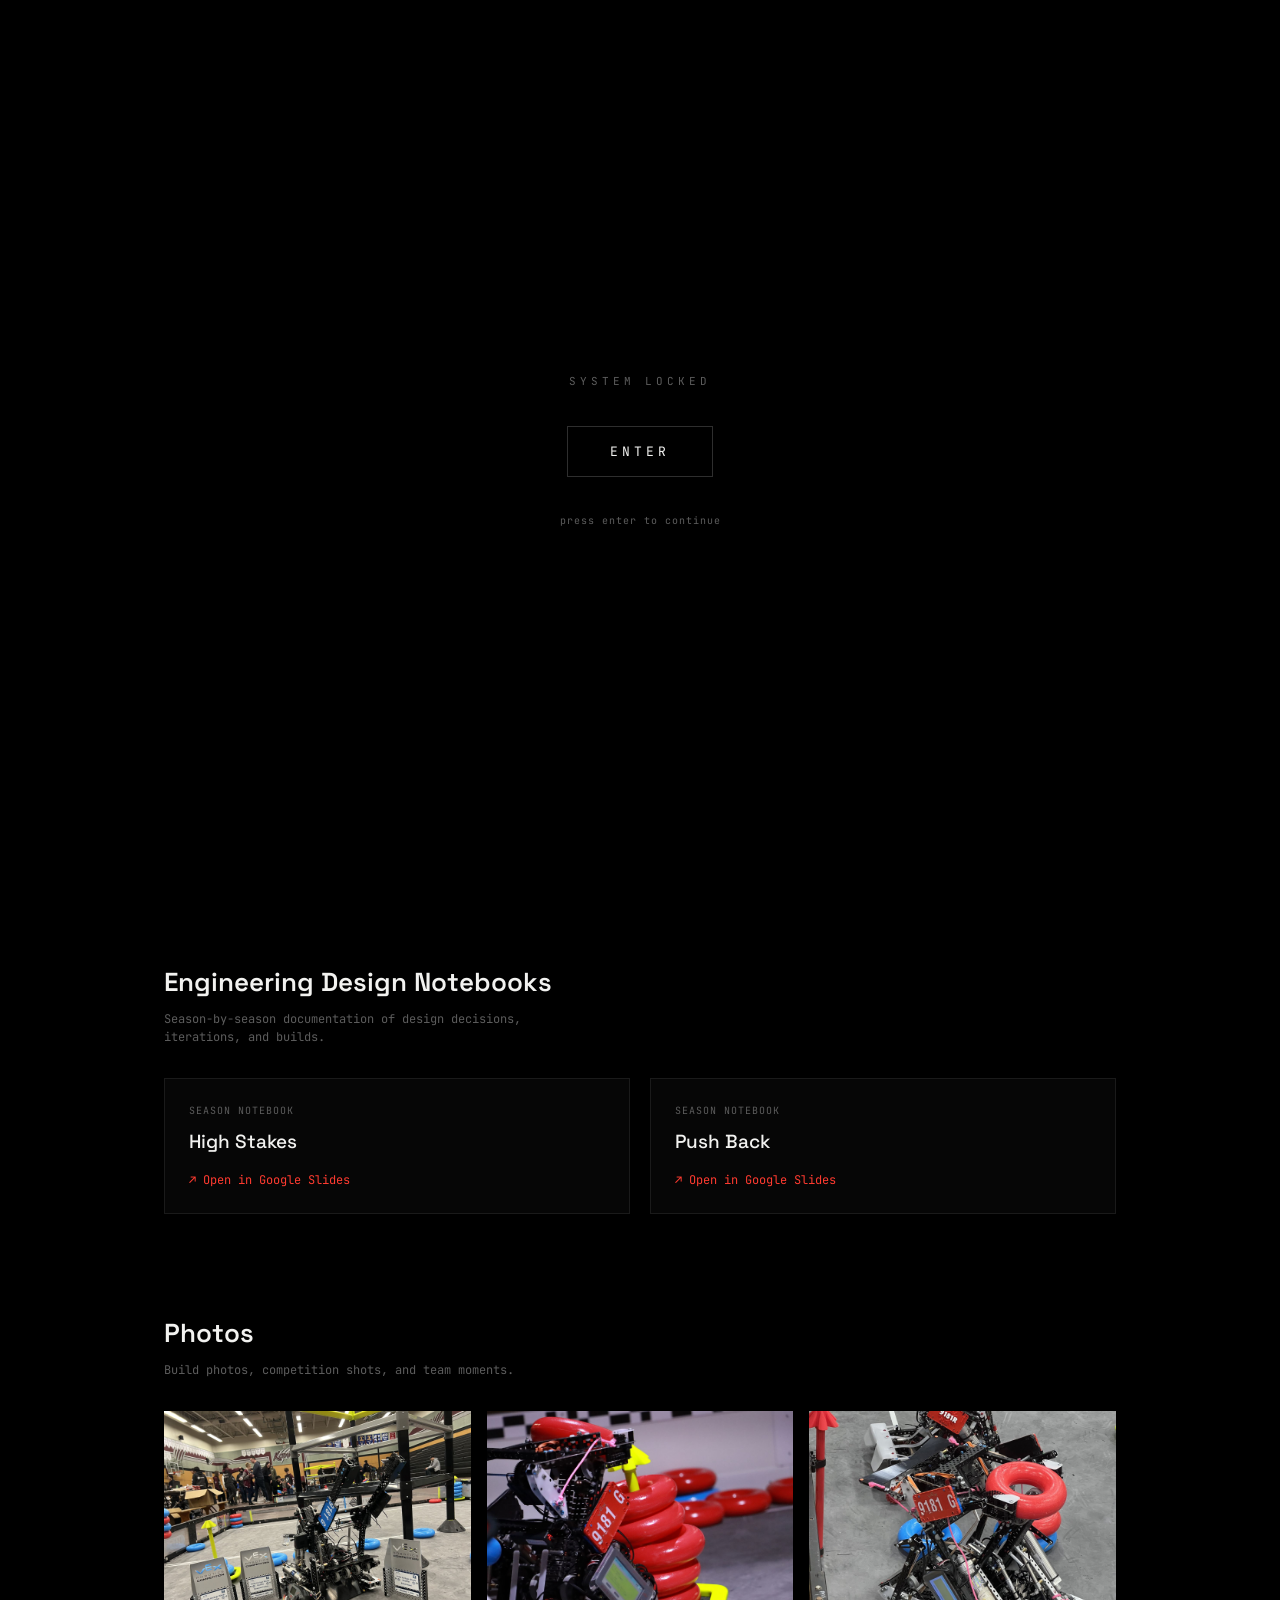
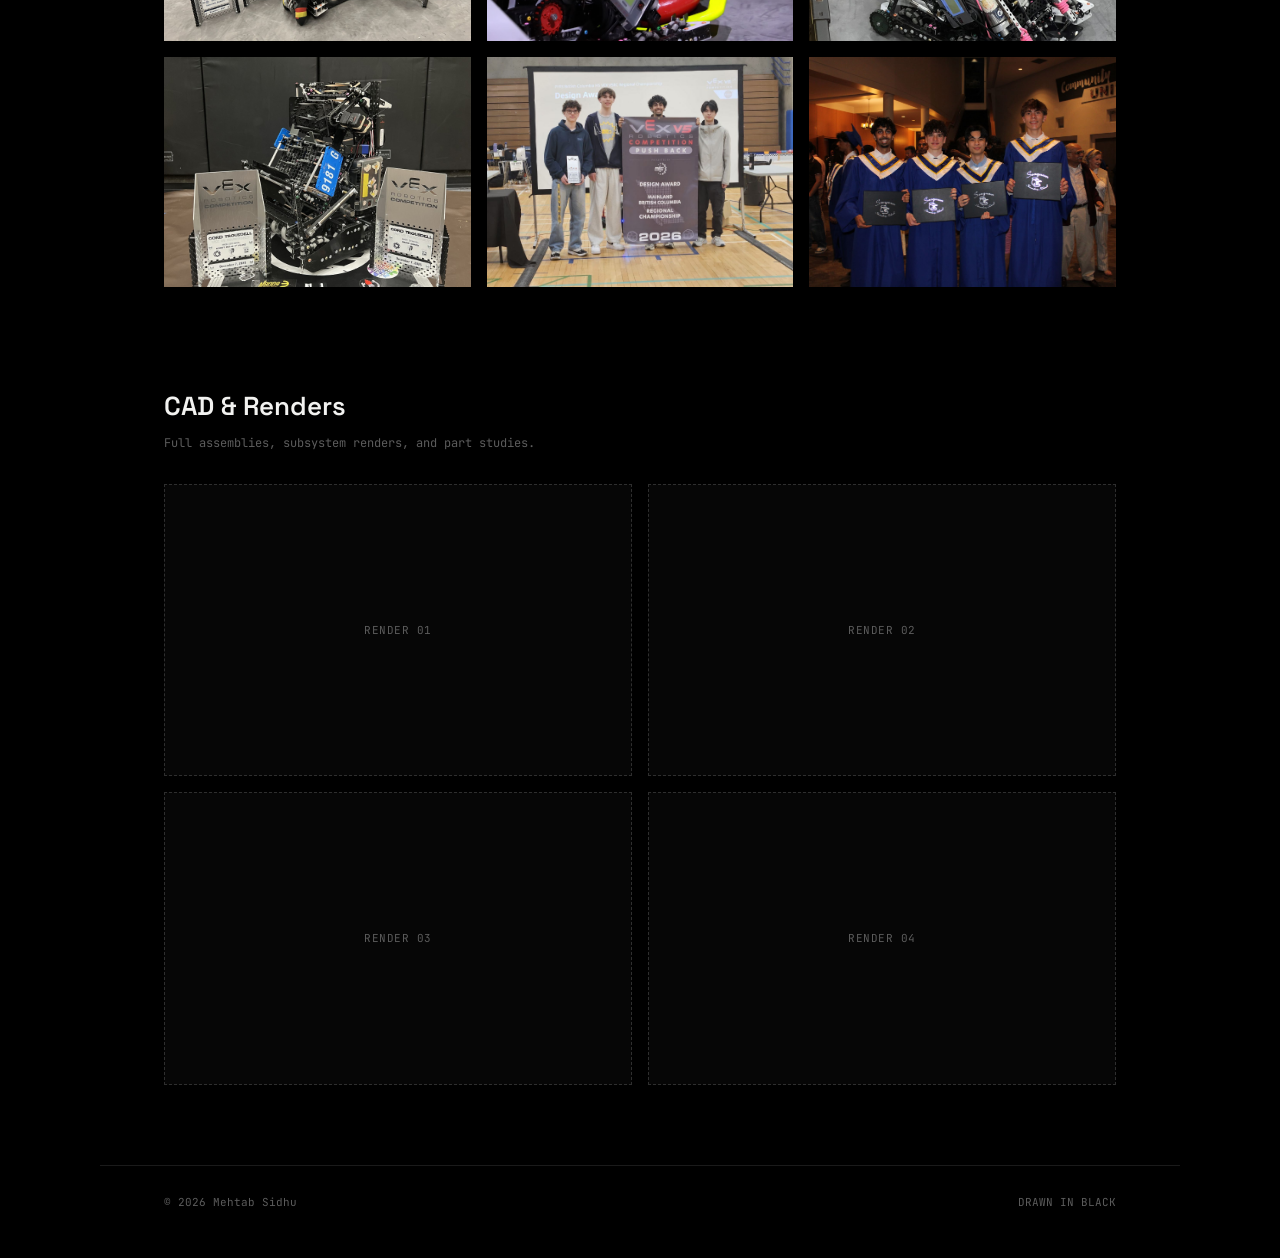
==== commit b3f2598e: "Add VEX photos, fix mobile nav" ====
--- a/projects/vex-9181g.html
+++ b/projects/vex-9181g.html
@@ -102,32 +102,26 @@
 
   <section class="detail-section">
     <h2>Photos</h2>
-    <p class="detail-section-note">Build photos, competition shots, and team moments. See the README in /images/projects/vex-9181g/ for how to swap these placeholders for your real photos.</p>
+    <p class="detail-section-note">Build photos, competition shots, and team moments.</p>
     <div class="gallery-grid">
 
       <figure class="gallery-item">
-        <div class="ph-img">PHOTO&nbsp;01</div>
-        <figcaption>Caption placeholder</figcaption>
+        <img src="../images/projects/vex-9181g/photo-01.jpg" alt="9181G robot displayed with VEX Robotics Competition awards from the PYRS Heritage Woods Qualifier" loading="lazy">
       </figure>
       <figure class="gallery-item">
-        <div class="ph-img">PHOTO&nbsp;02</div>
-        <figcaption>Caption placeholder</figcaption>
+        <img src="../images/projects/vex-9181g/photo-02.jpg" alt="Close-up of the 9181G robot's intake mechanism holding game rings" loading="lazy">
       </figure>
       <figure class="gallery-item">
-        <div class="ph-img">PHOTO&nbsp;03</div>
-        <figcaption>Caption placeholder</figcaption>
+        <img src="../images/projects/vex-9181g/photo-03.jpg" alt="Top-down view of the 9181G robot on the competition field" loading="lazy">
       </figure>
       <figure class="gallery-item">
-        <div class="ph-img">PHOTO&nbsp;04</div>
-        <figcaption>Caption placeholder</figcaption>
+        <img src="../images/projects/vex-9181g/photo-04.jpg" alt="9181G robot displayed with Gord Trousdell VEX V5 Tournament awards" loading="lazy">
       </figure>
       <figure class="gallery-item">
-        <div class="ph-img">PHOTO&nbsp;05</div>
-        <figcaption>Caption placeholder</figcaption>
+        <img src="../images/projects/vex-9181g/photo-05.jpg" alt="Team 9181G holding the Design Award at the Mainland British Columbia Regional Championship" loading="lazy">
       </figure>
       <figure class="gallery-item">
-        <div class="ph-img">PHOTO&nbsp;06</div>
-        <figcaption>Caption placeholder</figcaption>
+        <img src="../images/projects/vex-9181g/photo-06.jpg" alt="Team members at Seaquam Secondary School graduation" loading="lazy">
       </figure>
 
     </div>
@@ -140,19 +134,15 @@
 
       <figure class="gallery-item">
         <div class="ph-img">RENDER&nbsp;01</div>
-        <figcaption>Caption placeholder</figcaption>
       </figure>
       <figure class="gallery-item">
         <div class="ph-img">RENDER&nbsp;02</div>
-        <figcaption>Caption placeholder</figcaption>
       </figure>
       <figure class="gallery-item">
         <div class="ph-img">RENDER&nbsp;03</div>
-        <figcaption>Caption placeholder</figcaption>
       </figure>
       <figure class="gallery-item">
         <div class="ph-img">RENDER&nbsp;04</div>
-        <figcaption>Caption placeholder</figcaption>
       </figure>
 
     </div>
--- a/style.css
+++ b/style.css
@@ -90,6 +90,20 @@
   outline-offset: 3px;
 }
 
+@media (max-width: 560px){
+  .header-inner{
+    flex-wrap: wrap;
+    row-gap: 14px;
+    padding: 16px var(--edge);
+  }
+  .mark{ flex: 1 1 100%; }
+  .nav{
+    flex: 1 1 100%;
+    gap: 18px;
+    flex-wrap: wrap;
+  }
+}
+
 main{ position: relative; z-index: 2; }
 
 /* ---------- hero ---------- */
@@ -420,10 +434,11 @@
 .gallery-item{ margin: 0; }
 .gallery-item img{
   width: 100%;
-  height: 100%;
+  aspect-ratio: 4 / 3;
   object-fit: cover;
   display: block;
 }
+.cad-grid .gallery-item img{ aspect-ratio: 16 / 10; }
 .ph-img{
   aspect-ratio: 4 / 3;
   border: 1px dashed var(--border-strong);
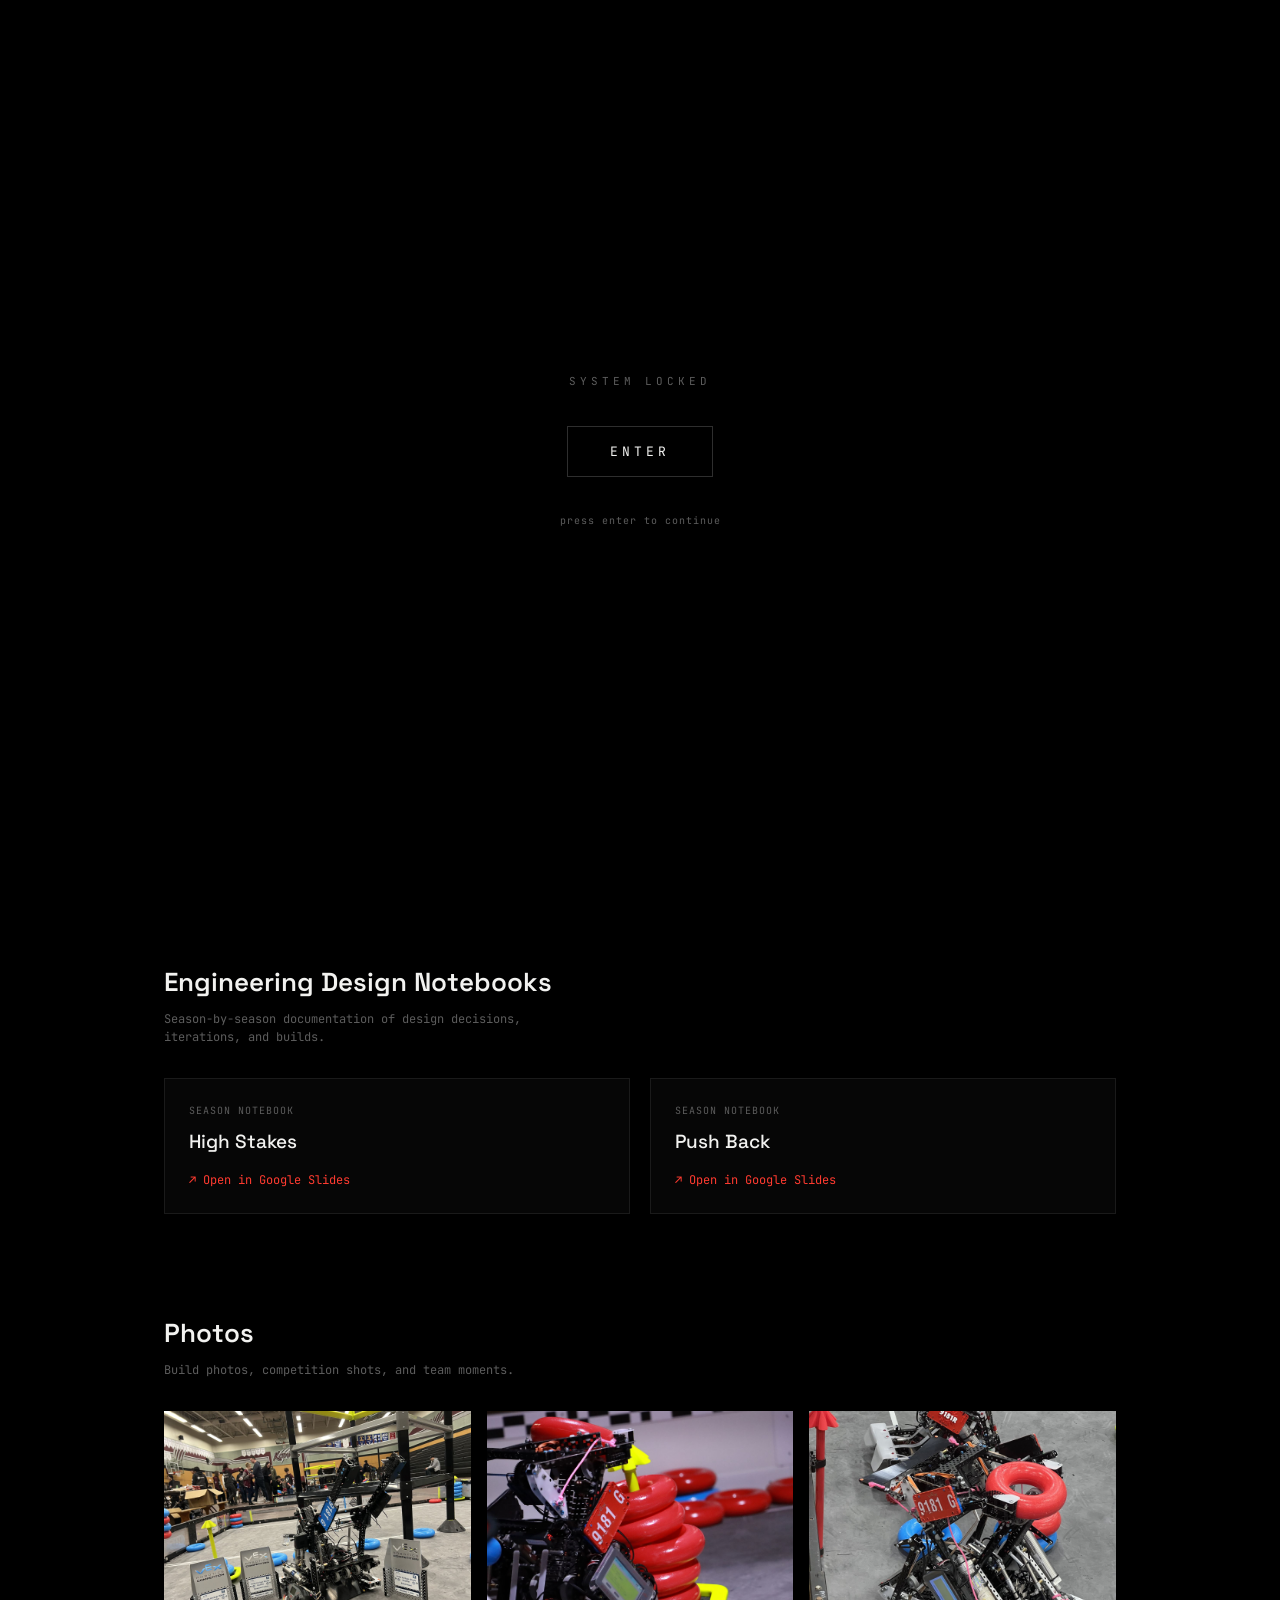
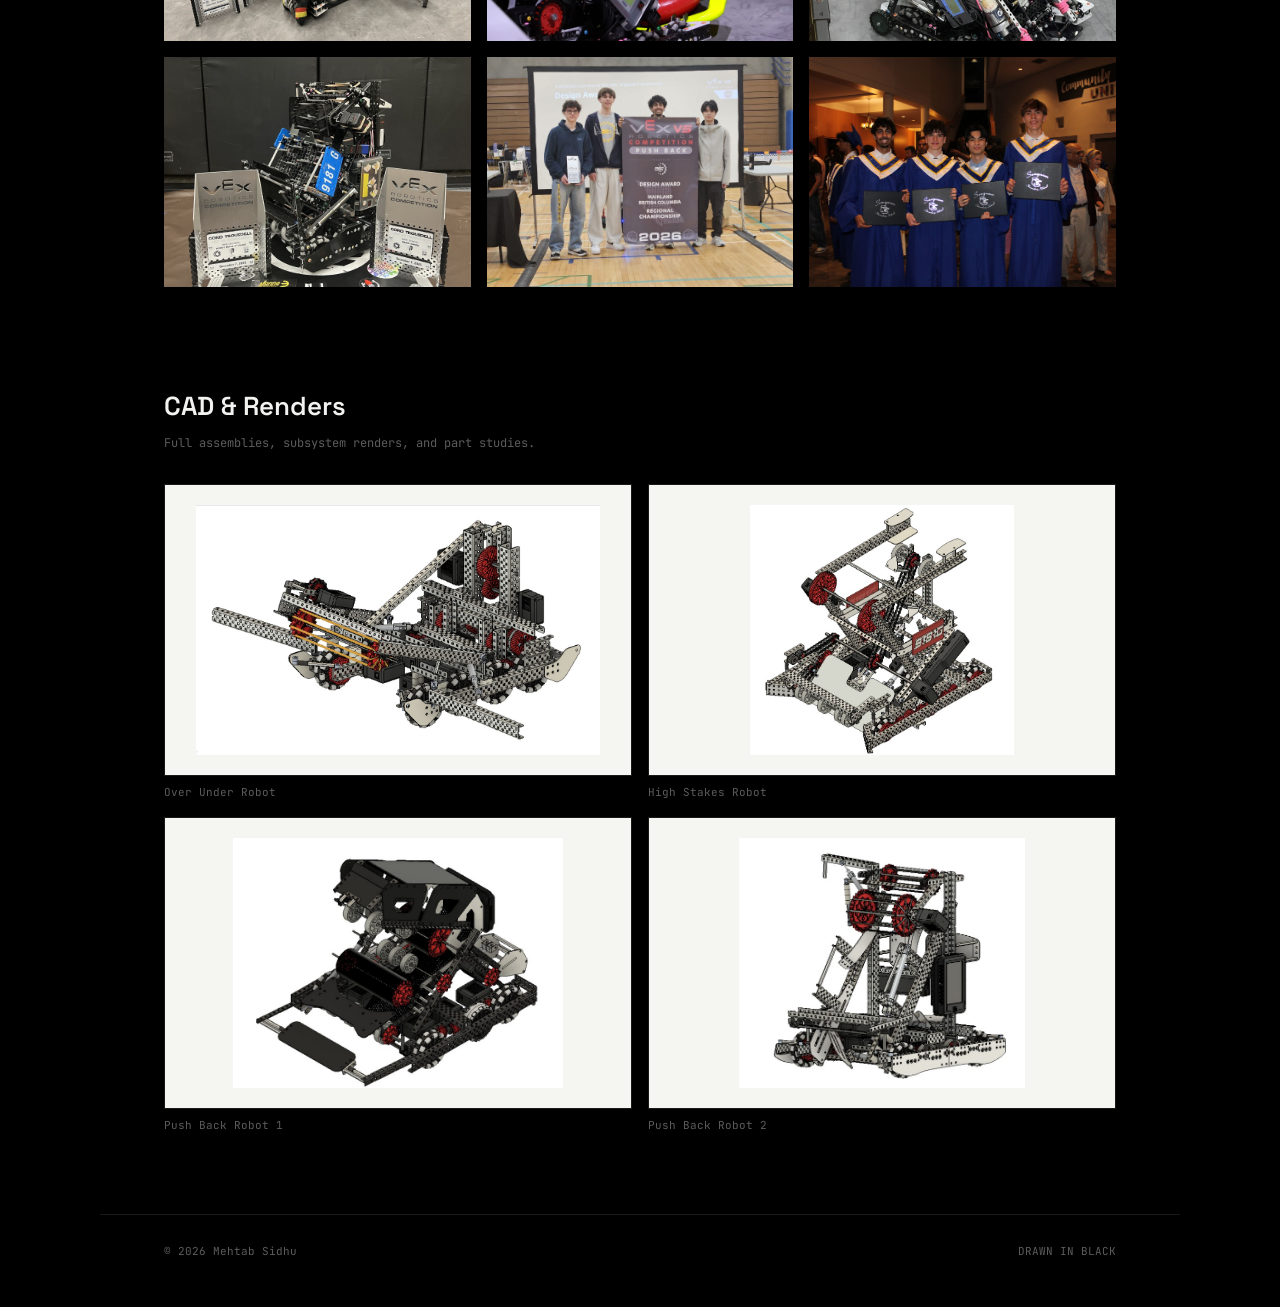
==== commit b7729f16: "Redesign black and white theme" ====
--- a/projects/vex-9181g.html
+++ b/projects/vex-9181g.html
@@ -133,16 +133,20 @@
     <div class="gallery-grid cad-grid">
 
       <figure class="gallery-item">
-        <div class="ph-img">RENDER&nbsp;01</div>
+        <img src="../images/projects/vex-9181g/render-01.jpg" alt="CAD render of the Over Under season robot" loading="lazy">
+        <figcaption>Over Under Robot</figcaption>
       </figure>
       <figure class="gallery-item">
-        <div class="ph-img">RENDER&nbsp;02</div>
+        <img src="../images/projects/vex-9181g/render-02.jpg" alt="CAD render of the High Stakes season robot" loading="lazy">
+        <figcaption>High Stakes Robot</figcaption>
       </figure>
       <figure class="gallery-item">
-        <div class="ph-img">RENDER&nbsp;03</div>
+        <img src="../images/projects/vex-9181g/render-03.jpg" alt="CAD render of the Push Back season robot, version 1" loading="lazy">
+        <figcaption>Push Back Robot 1</figcaption>
       </figure>
       <figure class="gallery-item">
-        <div class="ph-img">RENDER&nbsp;04</div>
+        <img src="../images/projects/vex-9181g/render-04.jpg" alt="CAD render of the Push Back season robot, version 2" loading="lazy">
+        <figcaption>Push Back Robot 2</figcaption>
       </figure>
 
     </div>
--- a/style.css
+++ b/style.css
@@ -438,7 +438,13 @@
   object-fit: cover;
   display: block;
 }
-.cad-grid .gallery-item img{ aspect-ratio: 16 / 10; }
+.cad-grid .gallery-item img{
+  aspect-ratio: 16 / 10;
+  object-fit: contain;
+  background: #f5f5f2;
+  padding: 20px;
+  border: 1px solid var(--border);
+}
 .ph-img{
   aspect-ratio: 4 / 3;
   border: 1px dashed var(--border-strong);
